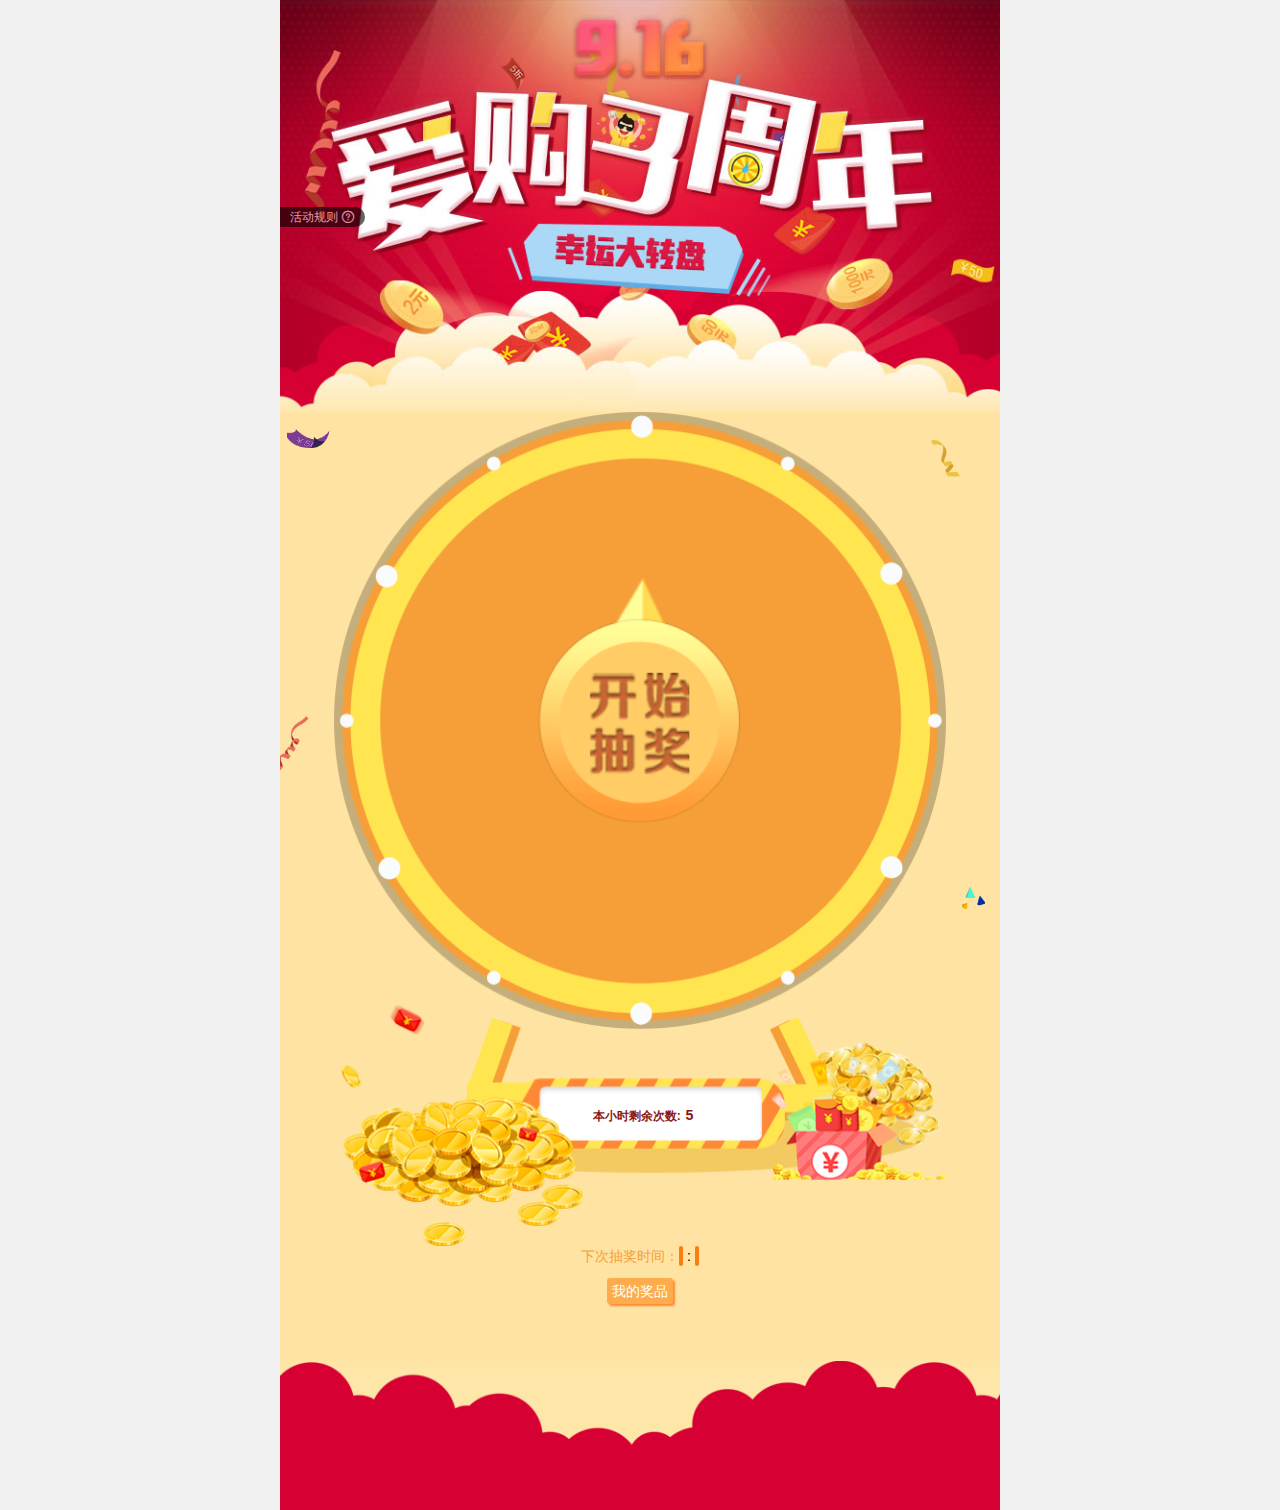
==== index.html @ f4fda88d "大转盘" ====
<!DOCTYPE html>
<html>
<head>
    <meta charset="utf-8" />
    <meta name="viewport" content="width = device-width, initial-scale = 1.0, minimum-scale = 1.0, maximum-scale = 1.0, user-scalable = no"/>
    <meta http-equiv="X-UA-Compatible" content="IE=edge">
    <meta name="apple-mobile-web-app-capable" content="yes" />
    <meta name="apple-mobile-web-app-status-bar-style" content="black" />
    <meta name="format-detection" content="telephone=no" />
    <meta name="keywords" content="" />
    <meta name="description" content="" />
    <title>爱购3周年</title>
    <link rel="stylesheet" type="text/css" href="css/style.css" />
    <link rel="stylesheet" href="css/bootstrap.min.css">
    <style>
        html, body {
            position: relative;
            height: 100%;
        }
        body {
            background: #f1f1f1;
            font-family: Helvetica Neue, Helvetica, Arial, sans-serif;
            font-size: 14px;
            color:#000;
            padding: 0;
            min-width: 320px;
            max-width: 720px;
            min-height: 568px;
            margin: auto;
        }

    </style>
</head>
<body class="allbg">
    <div class="containt">
        <script src="js/jquery.min.js"></script>
        <script src="js/jquery-2.1.4.js"></script>
        <script src="js/jQueryRotate.js"></script>
        <script src="js/index.js"></script>
        <div class="banner">
            <img src="img/top.jpg" alt="" />
        </div>
        <div class="center">
            <div class="content">
                <!--转盘-->
                <div class="wheel">
                    <div class="xiao">
                        <div class="da" id="da">
                            <canvas class="item" id="wheelCanvas" width="422px" height="422px"></canvas>
                            <img class="pointer" src="img/wheel-pointer.png" alt="" />
                        </div>
                    </div>
                </div>
                <!--剩余次数-->
                <div class="fre">
                    <div class="txt">
                        <p>本小时剩余次数:<span class="num">5</span></p>
                        <img src="img/fre.png" alt="" />
                    </div>
                </div>
                <!--本小时倒计时-->
                <div class="coountdow-box">
                    <span class="nextTime">下次抽奖时间：</span>
                    <div>
                        <span class="minutes"></span>&nbsp;:&nbsp;
                        <span class="seconds"></span>
                    </div>
                </div>
                <!--我的奖品-->
                <div class="gotoMyPrize">
                    <a>我的奖品</a>
                </div>
            </div>
            <div class="left1">
                <img class="icon" src="img/left1.png" alt="" />
            </div>
            <div class="left2">
                <img class="icon" src="img/left2.png" alt="" />
            </div>
            <div class="right1">
                <img class="icon" src="img/right1.png" alt="" />
            </div>
            <div class="right2">
                <img class="icon" src="img/right2.png" alt="" />
            </div>
        </div>
        <div class="footer">
            <img src="img/foot.png" alt="" />
        </div>
        <script src="layer/layer.js"></script>
        <div class="myrule">
            <span>活动规则</span>
            <i class="iconfont">&#xe6d2;</i>
        </div>
        <script src="js/bootstrap.min.js"></script>
        <div id="apply1" class="modal fade padding1" tabindex="-1" data-replace="true" data-backdrop="static" >
            <div class="modal-body">
                <div class="img1">
                    <img src="img/end.png" alt="" />
                </div>
                <div id="tip"></div>
                <button type="button" class="but5" data-dismiss="modal" data-toggle="modal"></button>
            </div>
        </div>
    </div>
    <script type="text/javascript">
        function Countdown() {
            var mydate = new Date(),
                thisMinutes = 59 - mydate.getMinutes(); //获取当前分钟数(0-59)
                thisSeconds = 59 - mydate.getSeconds(); //获取当前秒数(0-59)
            if ( thisMinutes < 10 ){
                thisMinutes = "0" + thisMinutes;//补零
            }
            if ( thisSeconds < 10 ){
                thisSeconds = "0" + thisSeconds;//补零
            }
            $('.minutes').html(thisMinutes);
            $('.seconds').html(thisSeconds)
        }
        setInterval("Countdown()",1000);
    </script>
</body>
</html>
---- css/style.css ----
/*全局样式*/
html, body, p, h1, h2, h3, h4, h5, h6, form, input, textarea, select, button, fieldset, legend, img, ul, ol, li, dl, dt, dd, th, td, pre, blockquote {
	margin: 0;
	padding: 0
}
html {
	height: 100%;
	-webkit-text-size-adjust: 100%;
	-ms-text-size-adjust: 100%;
	-webkit-font-smoothing: antialiased
}
body {
	background: #f0f0f0;
	color: #000;
}
body, button, input, select, textarea, h2, h3, h4, h5, h6 {
	font: 14px 'Hiragino Sans GB', 'Microsoft Yahei', '微软雅黑', '宋体', \5b8b\4f53, Tahoma, Arial;
	-webkit-font-smoothing: antialiased;
}
img, fieldset {
	border: 0;
	vertical-align: middle
}
input {
	padding: 0;
	margin: 0;
	outline: none;
}
a {
	text-decoration: none;
	color: #4c4c4c;
}
a:hover {
	text-decoration: none;
}
ul, li, ol {
	list-style: none
}
img {
	max-width: 100%;
}
.clear {
	clear: both;
	height: 0;
	line-height: 0;
	font-size: 0;
	visibility: hidden;
	overflow: hidden
}
.clearfix:after {
	visibility: hidden;
	display: block;
	font-size: 0;
	content: " ";
	clear: both;
	height: 0;
	zoom: 1;
}
.l {
	float: left;
}
.r {
	float: right;
}

 @media only screen and (min-width: 320px){
     html {
         font-size: 62.5% !important;
     }
 }
 @media only screen and (min-width: 640px){
     html {
         font-size: 125% !important;
     }
 }
 @media only screen and (min-width: 750px){
     html {
         font-size: 150% !important;
     }
 }
 @media only screen and (min-width: 1242px){
     html {
         font-size: 187.5% !important;
     }
 }
@font-face {
	font-family: 'iconfont';
	src: url('../icon/iconfont.eot'); /* IE9*/
	src: url('../icon/iconfont.eot?#iefix') format('embedded-opentype'), /* IE6-IE8 */
	url('../icon/iconfont.woff') format('woff'), /* chrome、firefox */
	url('../icon/iconfont.ttf') format('truetype'), /* chrome、firefox、opera、Safari, Android, iOS 4.2+*/
	url('../icon/iconfont.svg#iconfont') format('svg'); /* iOS 4.1- */
}

.iconfont{
	font-family:"iconfont";
	font-size: 20px;
	font-style:normal;
	-webkit-font-smoothing: antialiased;
	-webkit-text-stroke-width: 0.2px;
	-moz-osx-font-smoothing: grayscale;
	display: inline-block;
}

/*===*===*/
.containt{ width: 100%;height: 100%;box-sizing: border-box;position: relative; }


/*banner*/
.banner img{
	width:100%;
	height:100%;
}

/*center*/
.center{
	width:100%;
	background: url(../img/repeat.png) repeat center center;
	position: relative;
	padding-bottom: 2rem;
}

.center .content{
    display:block;
    width:85%; 
    margin: 0 auto;
    position: relative;
}


.center .content .wheel{
    display:block;
    width:100%;
    position:relative;
    background-image:url(../img/wheel-bg.png);
    background-size:100% 100%;
	z-index: 2;
}

.center .content .wheel canvas.item{
    width:100%;
}

.center .content .wheel img.pointer {
    position: absolute;
    width: 40.5%;
    height: 40.5%;
    left: 29.6%;
    top: 27%;
}

.center .icon{
	width:60%;
}
.center .left1{
    position: absolute;
    left: 1%;
    top: 1%;
}

.center .left2{
	position: absolute;
	left:0;
	top:32%;
}

.center .right1{
	position: absolute;
	right:3%;
	top:3%;
}

.center .right2{
	position: absolute;
	right:0;
	top:50%;
}

.center .content .fre{
	margin-top: -26px;
    width:100%;
	z-index: 1;
}
@media only screen and (min-width: 320px) and (max-width: 374px ) { .center .content .fre{ margin-top: -26px; } }
@media only screen and (min-width: 375px) and (max-width: 413px ) { .center .content .fre{ margin-top: -30px; } }
@media only screen and (min-width: 414px) and (max-width: 640px ) { .center .content .fre{ margin-top: -35px; } }

.center .content .fre img{
	width:100%;
}

.center .content .fre .txt{
	position: relative;
}

.center .content .fre p{
	padding: 3px;
	position: absolute;
	top:46%;
	left: 50%;
	transform: translate(-45%, -51%);
	font-weight: bold;
    color: #881515;
    font-size: 0.85em;
	background-color: #ffffff;
	border-radius: 10px;
}
.center .content .fre p span{
	padding: 0 5px;
	font-size: 1.2em;
}
.center .content .coountdow-box{
	height: 20px;
	display: flex;
	display: -webkit-flex;
	justify-content: center;
	align-items: center;
	corlor: #fb7e10;
}
.center .content .coountdow-box .nextTime{
	color:#f69f38;

}
.center .content .coountdow-box .minutes,.center .content .coountdow-box .seconds{
	color: #ffffff;
	background-color: #fb7e10;
	padding: 2px;
	border-radius: 2px;
	width: 15px;
}
.center .content .gotoMyPrize{
	height: 20px;
	display: flex;
	display: -webkit-flex;
	justify-content: center;
	align-items: center;
	margin-top: 15px;
}
.center .content .gotoMyPrize a{
	display: block;
	width: auto;
	padding: 3px 5px;
	background-color: #fdac4c;
	color: #ffffff;
	font-size: 14px;
	border-radius: 3px;
	box-shadow: #ff8836 2px 2px 2px ;
	text-decoration: none;
}

.center .content .wheel .xiao{
    background-image: url(../img/xiao.png);
    width:100%;
    display: block;
    position: relative;
    background-size: 100% 100%;
}
.center .content .wheel .xiao .da{
    background-image: url(../img/da1.png);
    width:100%;
    display: block;
    position: relative;
    background-size: 100% 100%;
    width:100%;
}

/*footer*/
.footer img{
	width:100%;
	heigth:100%;
}


/* myrule 活动规则 */
.myrule{
	height: 20px;
	padding: 10px;
    position: absolute;
    top: 23%;
    left: 0;
    background-color: #000000;
    opacity: 0.6;
    -webkit-border-radius: 0 10px 10px 0;
    -moz-border-radius: 0 10px 10px 0;
	display: flex;
	display: -webkit-flex;
	justify-content: center;
	align-items: center;
	align-content: center;
}

.myrule span{
	color:#fff;
	padding: 0;
	font-size: 12px;
	line-height: 20px;
}
.myrule i{
	color: #fff;
	font-size: 14px;
	margin-left: 3px;
	vertical-align: sub;
}

.rule{
	font-family: '微软雅黑';
	background-color: #ffeec6;
	border-radius:10px 10px 10px 10px;
}
.rule h4{
	padding:5px;
	color:#742fb9;
	font-weight: bold;
	font-size: 18px;
	text-align: center;
	margin:0;
	letter-spacing: 1px;
}
.rule p{
	padding: 3px 10px 3px 10px;
	margin:0;
	color: #7d2828;
}

.rule .dash{
	margin-left: 6%;
	width:90%;
	height: 0;
	border-bottom: #000000 1px dashed;
}

/* 弹出层 */
.modal-body{
    padding:0;
    position: relative;
    margin-top:35%;
}
.modal-body img{
	width:100%;
}
.modal-body .but5{
	opacity: 0;
    position: absolute;
    top: -2%;
    right: 1%;
    width: 20%;
    height: 20%;
}
.modal-body #tip{
	width: 45%;
    position: absolute;
    top: 40%;
    left: 28%;
    font-size: 16px;
    color: #fee4a4;
    text-align: center;
    letter-spacing: 5px;
}
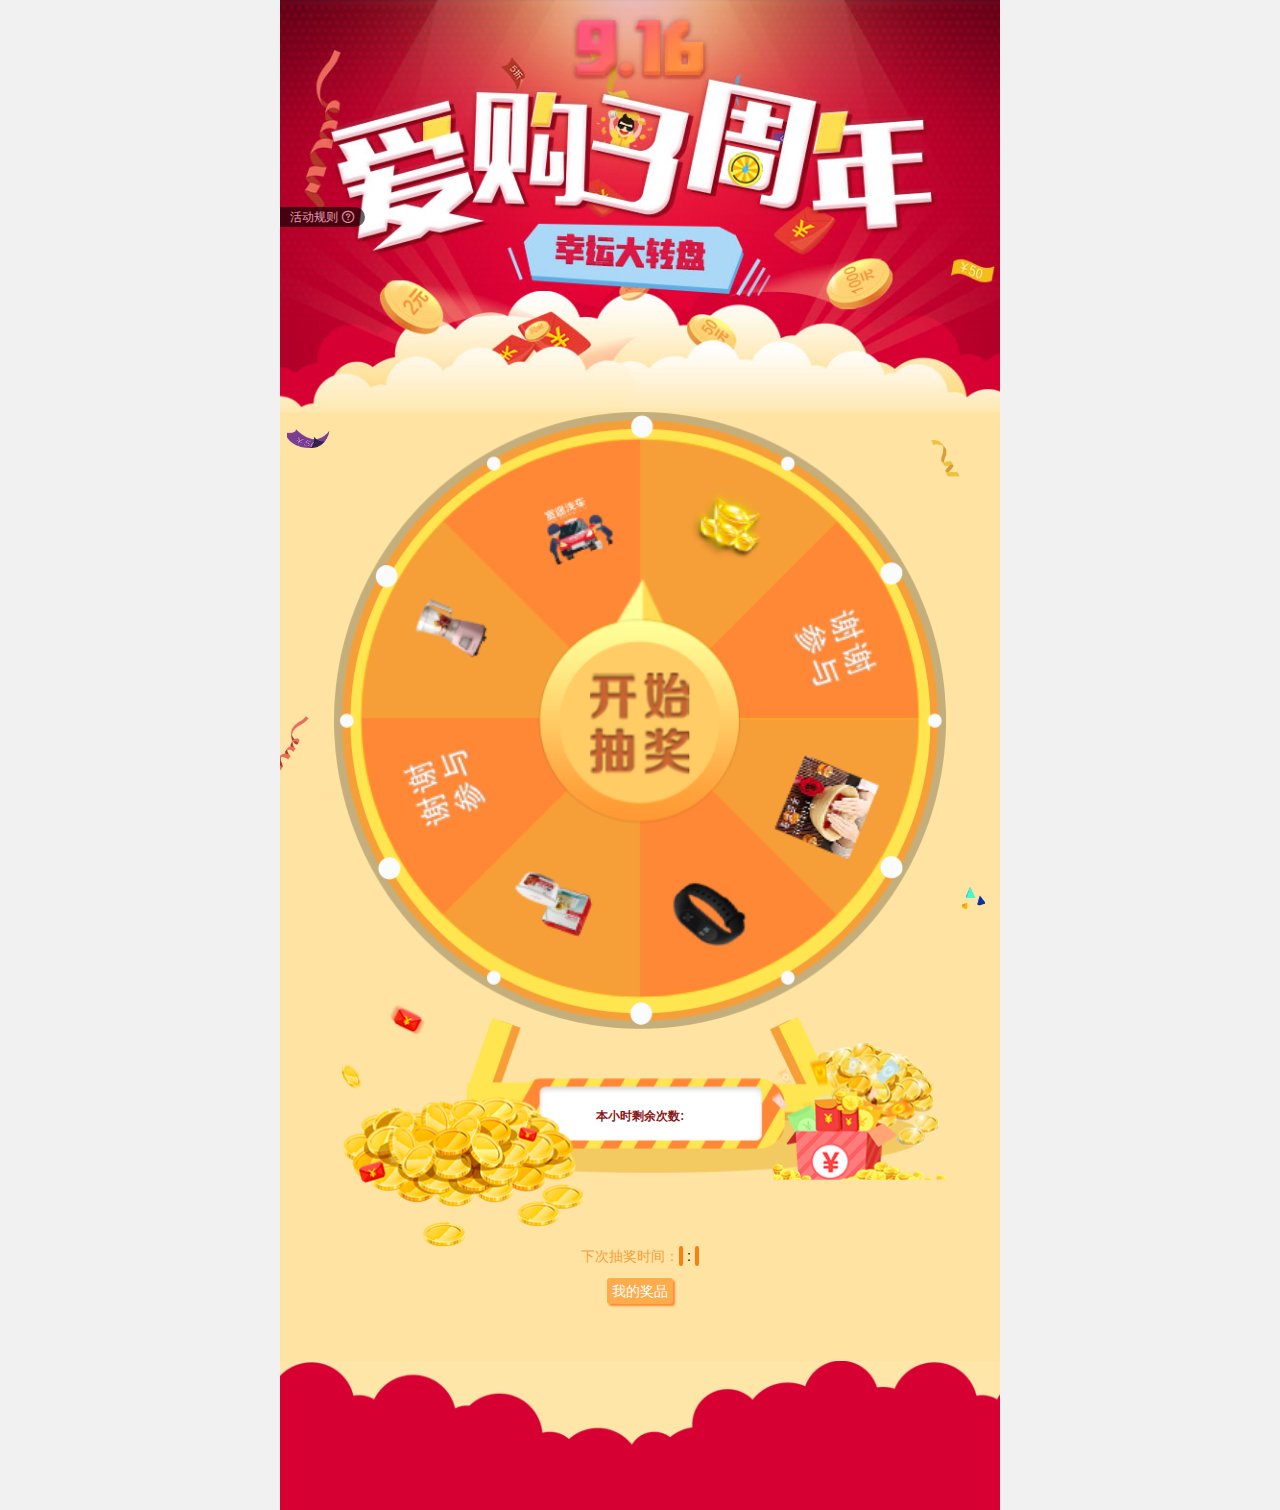
==== commit 1cc67cd7: "已经对接抽奖接口，中奖弹窗有异常" ====
--- a/index.html
+++ b/index.html
@@ -32,11 +32,25 @@
     </style>
 </head>
 <body class="allbg">
-    <div class="containt">
+
+    <!--加载动画-->
+    <div class="loading">
+        <div class="sk-chasing-dots">
+            <div class="sk-child sk-dot1"></div>
+            <div class="sk-child sk-dot2"></div>
+        </div>
+    </div>
+    <div class="containt" >
         <script src="js/jquery.min.js"></script>
         <script src="js/jquery-2.1.4.js"></script>
         <script src="js/jQueryRotate.js"></script>
         <script src="js/index.js"></script>
+        <!--提示-->
+        <div class="tipBox">
+            <div>
+                <label id="tipBox"></label>
+            </div>
+        </div>
         <div class="banner">
             <img src="img/top.jpg" alt="" />
         </div>
@@ -54,7 +68,7 @@
                 <!--剩余次数-->
                 <div class="fre">
                     <div class="txt">
-                        <p>本小时剩余次数:<span class="num">5</span></p>
+                        <p>本小时剩余次数:<span class="num"></span></p>
                         <img src="img/fre.png" alt="" />
                     </div>
                 </div>
@@ -104,10 +118,13 @@
         </div>
     </div>
     <script type="text/javascript">
+
+
+        //本小时内倒计时
         function Countdown() {
             var mydate = new Date(),
                 thisMinutes = 59 - mydate.getMinutes(); //获取当前分钟数(0-59)
-                thisSeconds = 59 - mydate.getSeconds(); //获取当前秒数(0-59)
+            thisSeconds = 59 - mydate.getSeconds(); //获取当前秒数(0-59)
             if ( thisMinutes < 10 ){
                 thisMinutes = "0" + thisMinutes;//补零
             }
@@ -117,7 +134,7 @@
             $('.minutes').html(thisMinutes);
             $('.seconds').html(thisSeconds)
         }
-        setInterval("Countdown()",1000);
+        setInterval("Countdown()",1000);//每秒运行一次
     </script>
 </body>
 </html>--- a/css/style.css
+++ b/css/style.css
@@ -17,6 +17,97 @@
 	font: 14px 'Hiragino Sans GB', 'Microsoft Yahei', '微软雅黑', '宋体', \5b8b\4f53, Tahoma, Arial;
 	-webkit-font-smoothing: antialiased;
 }
+/*loading动画*/
+.loading{
+	width: 100%;
+	height: 100%;
+	position: absolute;
+	top: 0;
+	left: 0;
+	background: #fff;
+	z-index: 333;
+}
+.sk-chasing-dots {
+	margin: 70% auto;
+	width: 40px;
+	height: 40px;
+	position: relative;
+	text-align: center;
+	-webkit-animation: sk-chasingDotsRotate 2s infinite linear;
+	animation: sk-chasingDotsRotate 2s infinite linear; }
+.sk-chasing-dots .sk-child {
+	width: 60%;
+	height: 60%;
+	display: inline-block;
+	position: absolute;
+	top: 0;
+	background-color: #3FECE4;
+	border-radius: 100%;
+	-webkit-animation: sk-chasingDotsBounce 2s infinite ease-in-out;
+	animation: sk-chasingDotsBounce 2s infinite ease-in-out; }
+.sk-chasing-dots .sk-dot2 {
+	top: auto;
+	bottom: 0;
+	-webkit-animation-delay: -1s;
+	animation-delay: -1s; }
+
+@-webkit-keyframes sk-chasingDotsRotate {
+	100% {
+		-webkit-transform: rotate(360deg);
+		transform: rotate(360deg); } }
+
+@keyframes sk-chasingDotsRotate {
+	100% {
+		-webkit-transform: rotate(360deg);
+		transform: rotate(360deg); } }
+
+@-webkit-keyframes sk-chasingDotsBounce {
+	0%, 100% {
+		-webkit-transform: scale(0);
+		transform: scale(0); }
+	50% {
+		-webkit-transform: scale(1);
+		transform: scale(1); } }
+
+@keyframes sk-chasingDotsBounce {
+	0%, 100% {
+		-webkit-transform: scale(0);
+		transform: scale(0); }
+	50% {
+		-webkit-transform: scale(1);
+		transform: scale(1); }
+}
+@-webkit-keyframes pulse {
+	0% {
+		-webkit-transform:scale(1);
+		transform:scale(1)
+	}
+	50% {
+		-webkit-transform:scale(1.5);
+		transform:scale(1.5)
+	}
+	100% {
+		-webkit-transform:scale(1);
+		transform:scale(1)
+	}
+}@keyframes pulse {
+	 0% {
+		 -webkit-transform:scale(1);
+		 -ms-transform:scale(1);
+		 transform:scale(1)
+	 }
+	 50% {
+		 -webkit-transform:scale(1.5);
+		 -ms-transform:scale(1.5);
+		 transform:scale(1.5)
+	 }
+	 100% {
+		 -webkit-transform:scale(1) translate(0,0);
+		 -ms-transform:scale(1) translate(0,0);
+		 transform:scale(1) translate(0,0);
+
+	 }
+ }
 img, fieldset {
 	border: 0;
 	vertical-align: middle
@@ -62,7 +153,7 @@
 .r {
 	float: right;
 }
-
+label{  font-weight: 400;}
  @media only screen and (min-width: 320px){
      html {
          font-size: 62.5% !important;
@@ -103,8 +194,36 @@
 }
 
 /*===*===*/
-.containt{ width: 100%;height: 100%;box-sizing: border-box;position: relative; }
-
+.containt{ width: 100%;height: 100%;box-sizing: border-box;position: relative;}
+.tipBox{
+	position: fixed;
+	bottom: 0;
+	left: 0;
+	width: 100%;
+	height: 100%;
+	z-index: 99999999;
+	display: none;
+}
+.tipBox div{
+	width: 100%;
+	height: 100%;
+	display:  flex;
+	display: webktt-flex;
+	justify-content: center;
+	align-items: center;
+}
+.tipBox label{
+	padding: 3px 5px;
+	display: inline-block;
+	background: #393838;
+	border-radius: 8px;
+	line-height: 1.5;
+	font-size: 1em;
+	color: #ffffff;
+	font-weight: 500;
+	max-width: 80vw;
+	text-align: center;
+}
 
 /*banner*/
 .banner img{
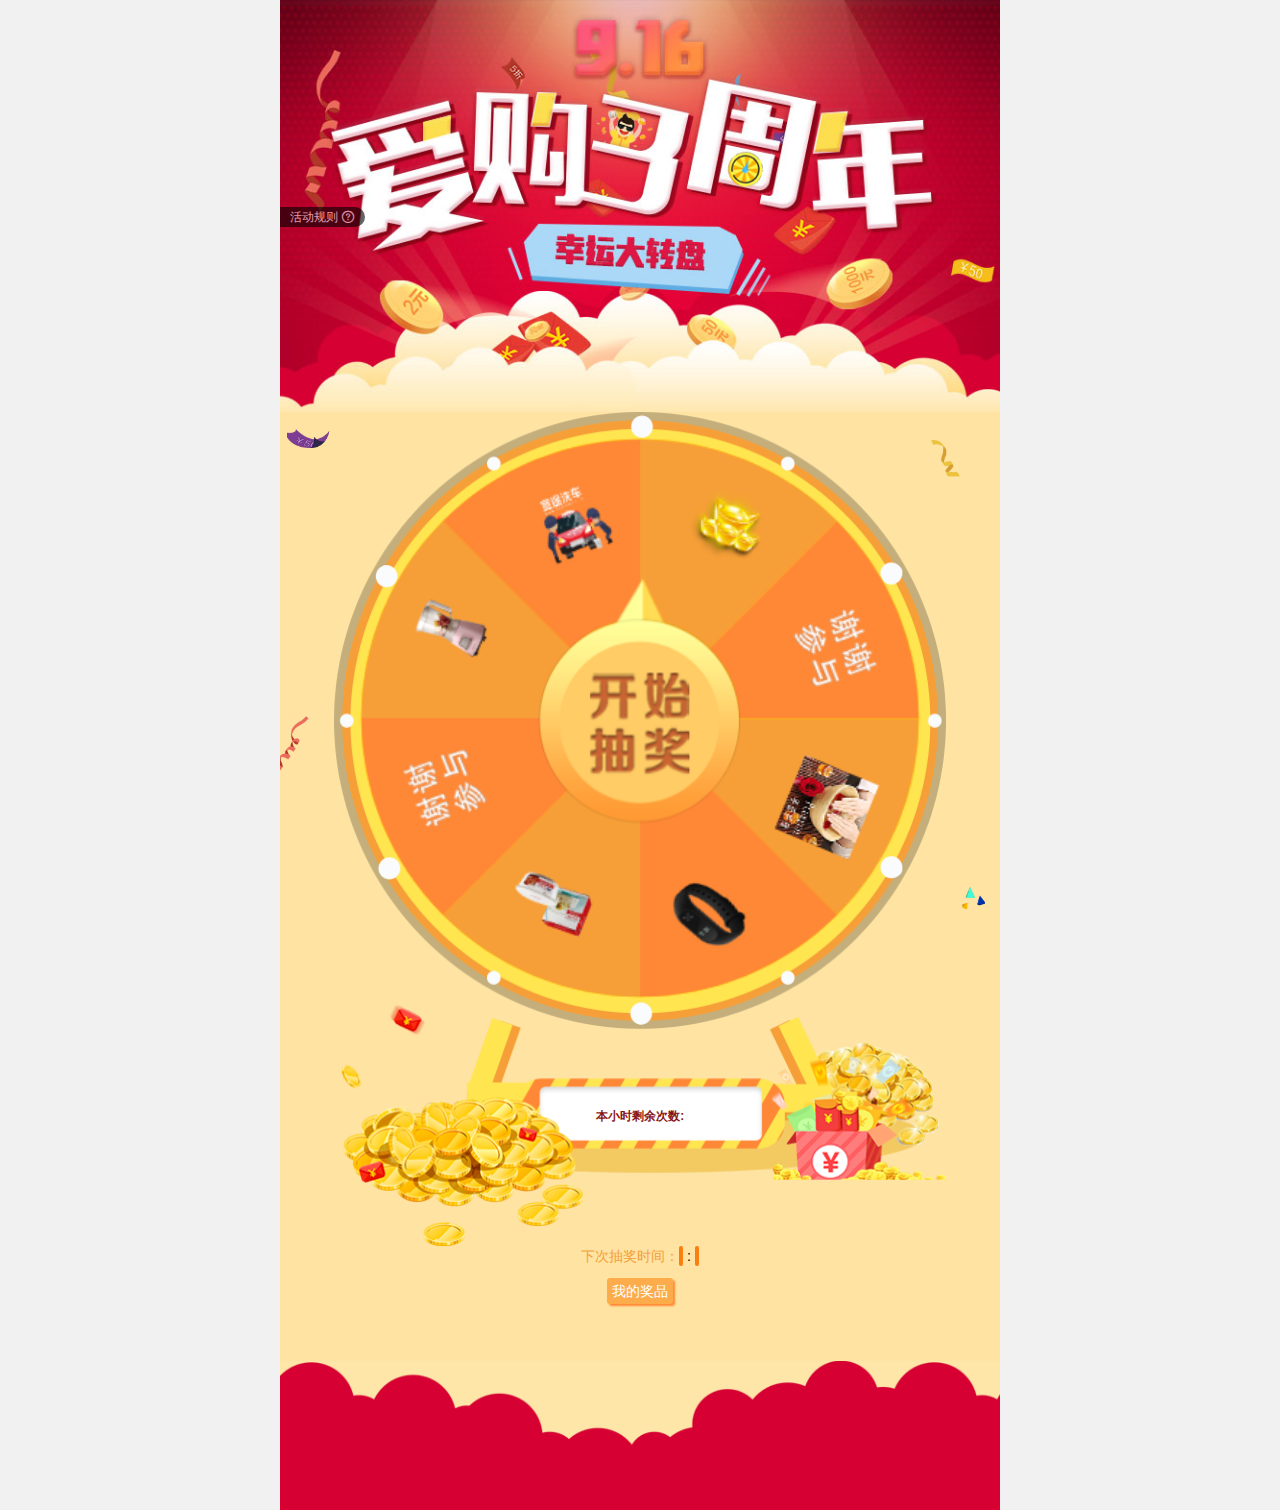
==== commit 54ce1192: "添加我的奖品页面，未对接口" ====
--- a/index.html
+++ b/index.html
@@ -110,9 +110,14 @@
         <div id="apply1" class="modal fade padding1" tabindex="-1" data-replace="true" data-backdrop="static" >
             <div class="modal-body">
                 <div class="img1">
-                    <img src="img/end.png" alt="" />
+                    <img src="img/end.png" alt="" id="gitBgImg" />
                 </div>
-                <div id="tip"></div>
+                <div class="gitBox">
+                    <div id="tip"></div>
+                    <div class="gitImg">
+                        <img src="" alt="">
+                    </div>
+                </div>
                 <button type="button" class="but5" data-dismiss="modal" data-toggle="modal"></button>
             </div>
         </div>
@@ -120,21 +125,7 @@
     <script type="text/javascript">
 
 
-        //本小时内倒计时
-        function Countdown() {
-            var mydate = new Date(),
-                thisMinutes = 59 - mydate.getMinutes(); //获取当前分钟数(0-59)
-            thisSeconds = 59 - mydate.getSeconds(); //获取当前秒数(0-59)
-            if ( thisMinutes < 10 ){
-                thisMinutes = "0" + thisMinutes;//补零
-            }
-            if ( thisSeconds < 10 ){
-                thisSeconds = "0" + thisSeconds;//补零
-            }
-            $('.minutes').html(thisMinutes);
-            $('.seconds').html(thisSeconds)
-        }
-        setInterval("Countdown()",1000);//每秒运行一次
+
     </script>
 </body>
 </html>--- a/css/style.css
+++ b/css/style.css
@@ -112,6 +112,11 @@
 	border: 0;
 	vertical-align: middle
 }
+div{
+	-webkit-box-sizing: border-box;
+	-moz-box-sizing: border-box;
+	box-sizing: border-box;
+}
 input {
 	padding: 0;
 	margin: 0;
@@ -208,12 +213,12 @@
 	width: 100%;
 	height: 100%;
 	display:  flex;
-	display: webktt-flex;
+	display: -webkit-flex;
 	justify-content: center;
 	align-items: center;
 }
 .tipBox label{
-	padding: 3px 5px;
+	padding: 5px 8px;
 	display: inline-block;
 	background: #393838;
 	border-radius: 8px;
@@ -465,15 +470,29 @@
     width: 20%;
     height: 20%;
 }
-.modal-body #tip{
-	width: 45%;
-    position: absolute;
-    top: 40%;
-    left: 28%;
-    font-size: 16px;
-    color: #fee4a4;
-    text-align: center;
-    letter-spacing: 5px;
-}
-
-
+
+.modal-body .gitBox{
+	width: 80%;
+	position: absolute;
+	top: 58%;
+	left: 50%;
+	-webkit-transform: translate(-50%, -50%);
+	-moz-transform: translate(-50%, -50%);
+	-ms-transform: translate(-50%, -50%);
+	-o-transform: translate(-50%, -50%);
+	transform: translate(-50%, -50%);
+}
+.modal-body .gitBox #tip{
+	font-size: 1em;
+	color: #f1b115;
+	text-align: center;
+	letter-spacing: 2px;
+}
+.modal-body .gitBox .gitImg{
+	text-align: center;
+	padding: 5px 0;
+}
+.modal-body .gitBox .gitImg img{
+	width: auto;
+	max-height: 100px;
+}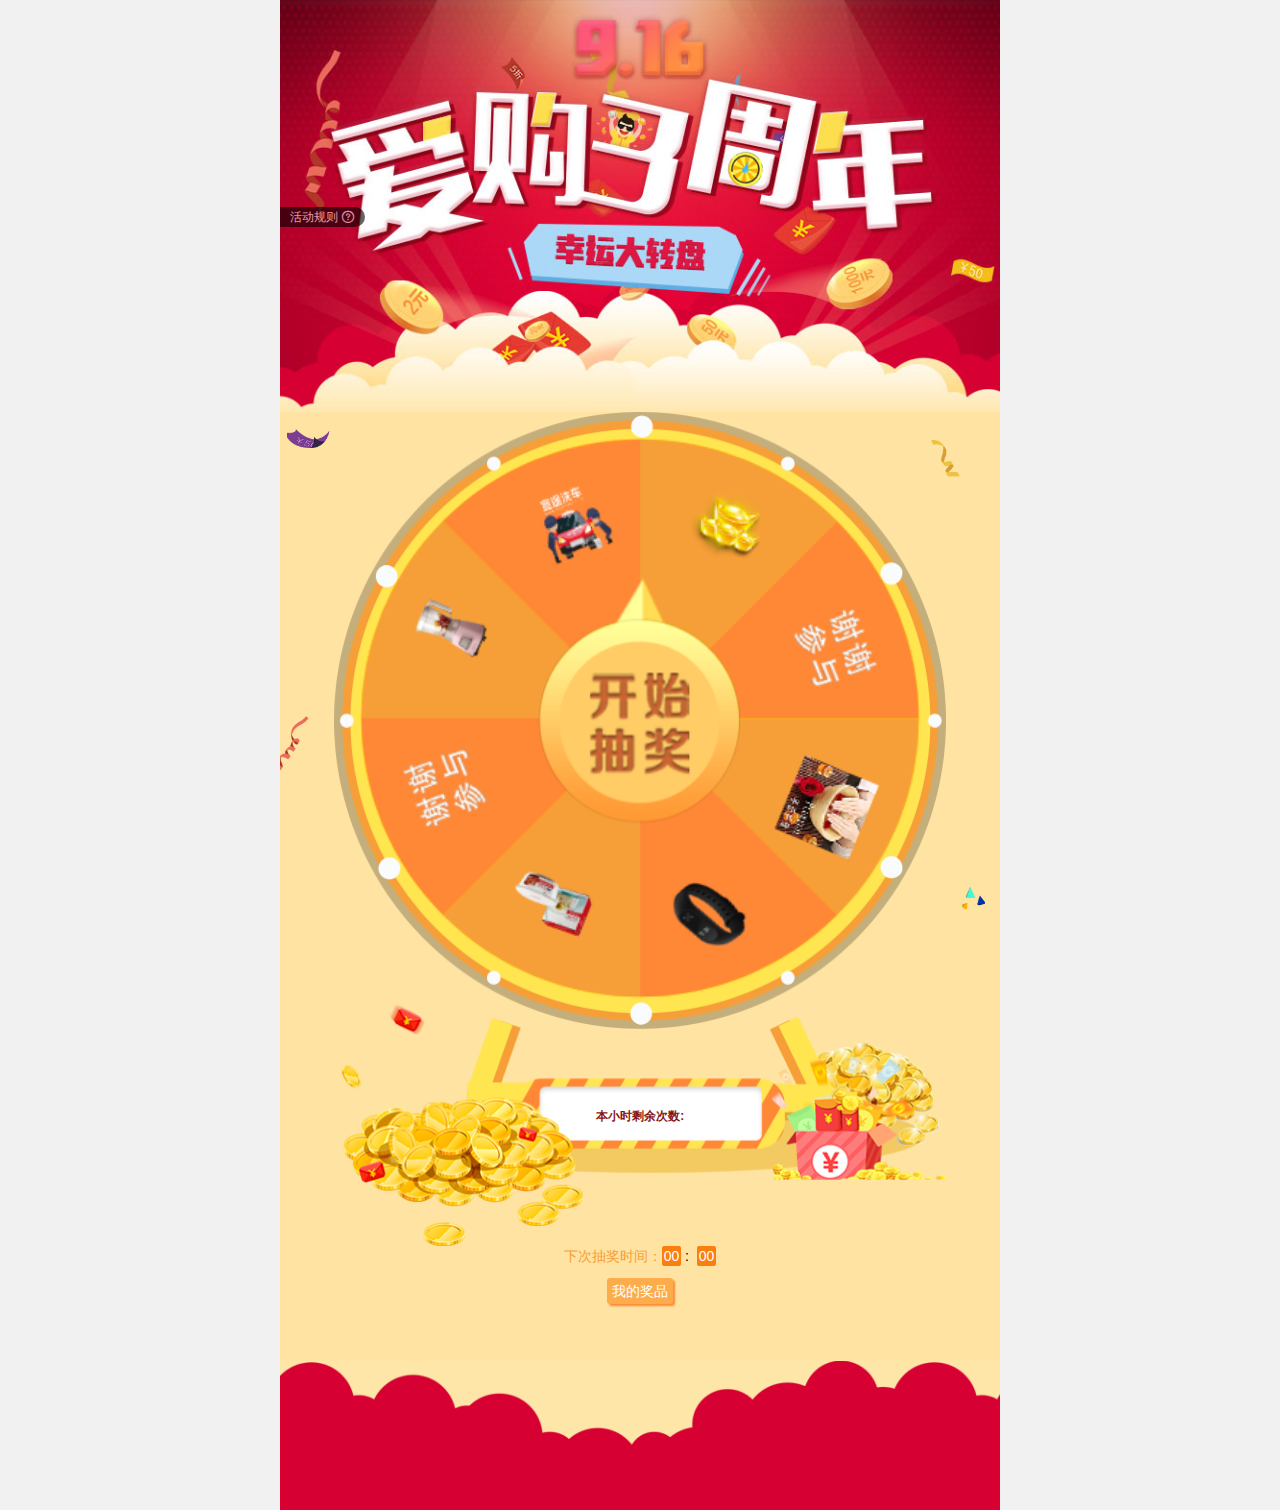
==== commit e7234cae: "领取奖品接口已对接，未测试" ====
--- a/index.html
+++ b/index.html
@@ -76,8 +76,8 @@
                 <div class="coountdow-box">
                     <span class="nextTime">下次抽奖时间：</span>
                     <div>
-                        <span class="minutes"></span>&nbsp;:&nbsp;
-                        <span class="seconds"></span>
+                        <span class="minutes">00</span>&nbsp;:&nbsp;
+                        <span class="seconds">00</span>
                     </div>
                 </div>
                 <!--我的奖品-->
--- a/css/style.css
+++ b/css/style.css
@@ -495,4 +495,73 @@
 .modal-body .gitBox .gitImg img{
 	width: auto;
 	max-height: 100px;
-}+}
+
+/*=============信息弹窗==================*/
+.personalInfor{ width: 100vw; height: 100vh; position: fixed; top: 0; left: 0; z-index: 1000; }
+.popu_box{width: 100%;height: 100%;display: flex; display: -webkit-flex; justify-content: center; align-items: center;background: rgba(0,0,0,0.55);}
+.empty20{width: 100%;height: 20%;}
+.txt_box{width: calc(100% - 60px);border-radius: 5px;background: #fff;padding: 10px 0;margin: auto;position: relative;}
+.hide_btn{width:3rem;height: 3rem;position: absolute;top: -10px;right: -10px;background: url('../img/delete.png')center no-repeat;background-size: 100% 100%;}
+.txt_box_list{width: 100%;margin-top: 6%;font-size: 1.5rem; display: flex; justify-content: center; align-items: center;
+	align-content:center; }
+.txt_box_list:first-child{margin-top: 0}
+.txt_box_list:nth-child(2){margin-top: 10%}
+.txt_box_list>div{width: 100%;height: 100%;text-align: center;color: #323232;font-size: 1.3rem;}
+.txt_box_list>span{margin-left: 10%;color: #676565;display: inline-block;width: 30%;}
+.txt_box_list input{width: 50%;height: calc(100% - 4px);border: none;float: right;margin-right: 10%;}
+.txt_box_list textarea{width: 50%;height: 5rem; border: 1px solid #8f8f8f; border-radius: .3rem; float: right;margin-right: 10%; font-size: 1.5rem;
+	padding: 0.5rem; }
+.confirm_btn{width: 100%; margin: 10% 0; }
+.confirm{padding: 2% 0;margin: auto;width: 30%;text-align: center;background: #3B92E6;color: #fff;border-radius: 1.3rem;font-size: 1.2rem;}
+.last_integral{width: 93%;height: 2rem;line-height: 2rem; position: relative;color: #323232;font-size: 1.2rem;bottom: 2%;margin-left: 7%;}
+.last_integral span{font-size: 1.2rem;color: #f74d4d;}
+
+/*============兑换成功=============*/
+.exchangeSuccessPupoBox{
+	width: 100%;
+	height: 100%;
+	position: fixed;
+	top: 0;left: 0;
+	background: rgba(0,0,0,0.55);
+}
+.exchangeSuccessPupoBox .exchangeSuccessBox{
+	width: 80%;
+	background: #fff;
+	border-radius: 5px;
+	padding: 10px;
+	position: absolute;
+	top: 50%;
+	left: 50%;
+	-webkit-transform: translate(-50%,-50%);
+	-moz-transform: translate(-50%,-50%);
+	-ms-transform: translate(-50%,-50%);
+	-o-transform: translate(-50%,-50%);
+	transform: translate(-50%,-50%);
+}
+.exchangeSuccessPupoBox .exchangeSuccessBox {
+	padding: 10px 0;
+}
+.exchangeSuccessPupoBox .exchangeSuccessBox .tipIcon{
+	text-align: center;
+}
+.exchangeSuccessPupoBox .exchangeSuccessBox .tipIcon i{
+	font-size: 8rem;
+	color: #0a7724;
+}
+.exchangeSuccessPupoBox .exchangeSuccessBox .exchangeSuccessText{
+	padding: 10px 10px;
+	font-size: 1.3rem;
+	text-align: center;
+}
+.exchangeSuccessPupoBox .exchangeSuccessBox .exchangeSuccessBtn{
+	width: 30%;
+	height: 2.5rem;
+	line-height: 2.5rem;
+	margin: 10px auto;
+	background: #139ee5;
+	border-radius: 25px;
+	text-align: center;
+	font-size: 1.3rem;
+	color: #ffffff;
+}
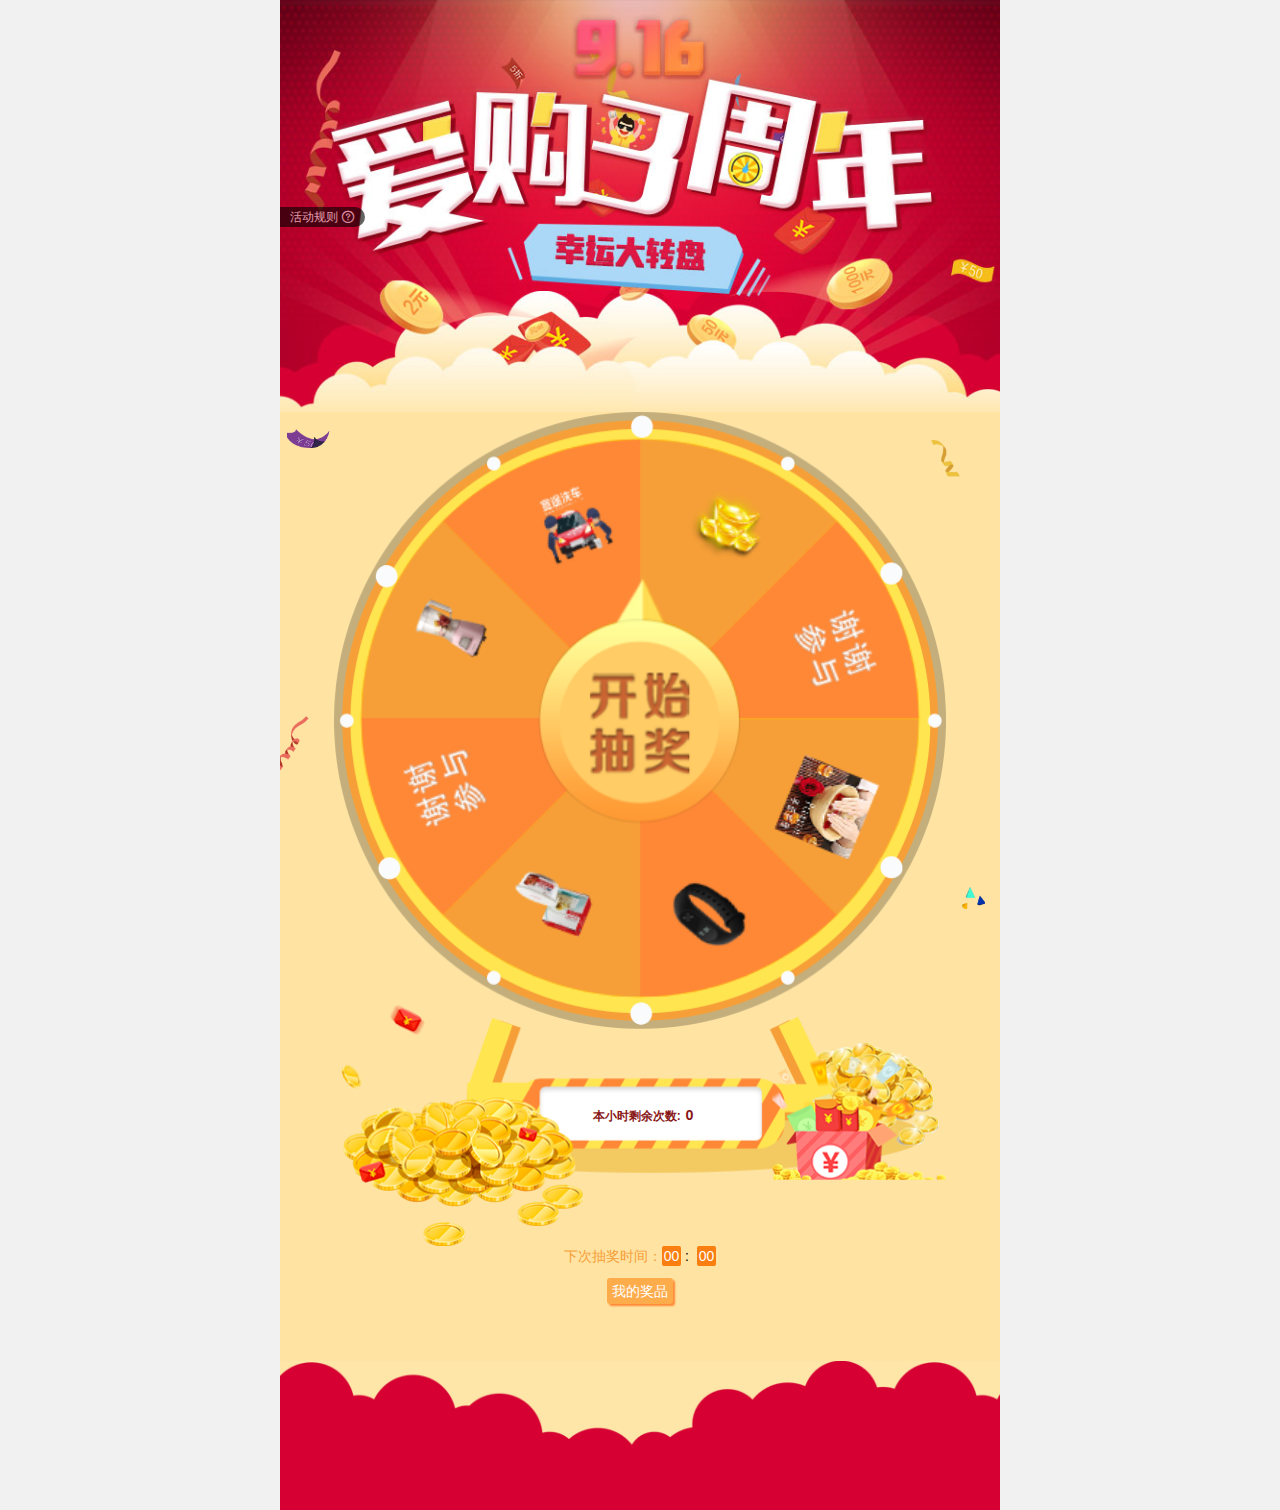
==== commit bceed1cd: "测试中" ====
--- a/index.html
+++ b/index.html
@@ -68,7 +68,7 @@
                 <!--剩余次数-->
                 <div class="fre">
                     <div class="txt">
-                        <p>本小时剩余次数:<span class="num"></span></p>
+                        <p>本小时剩余次数:<span class="num">0</span></p>
                         <img src="img/fre.png" alt="" />
                     </div>
                 </div>
@@ -124,7 +124,11 @@
     </div>
     <script type="text/javascript">
 
-
+        $(function () {
+            $('.gotoMyPrize').on('click',function () {
+                window.location.href = "http://igostatic.cnmobi.com.cn/Lucky-Draw/myPrize.html?v=pp3"
+            })
+        })
 
     </script>
 </body>
--- a/css/style.css
+++ b/css/style.css
@@ -17,6 +17,7 @@
 	font: 14px 'Hiragino Sans GB', 'Microsoft Yahei', '微软雅黑', '宋体', \5b8b\4f53, Tahoma, Arial;
 	-webkit-font-smoothing: antialiased;
 }
+selector { cursor:pointer; }
 /*loading动画*/
 .loading{
 	width: 100%;
@@ -502,7 +503,7 @@
 .popu_box{width: 100%;height: 100%;display: flex; display: -webkit-flex; justify-content: center; align-items: center;background: rgba(0,0,0,0.55);}
 .empty20{width: 100%;height: 20%;}
 .txt_box{width: calc(100% - 60px);border-radius: 5px;background: #fff;padding: 10px 0;margin: auto;position: relative;}
-.hide_btn{width:3rem;height: 3rem;position: absolute;top: -10px;right: -10px;background: url('../img/delete.png')center no-repeat;background-size: 100% 100%;}
+.hide_btn{width:3rem;height: 3rem;position: absolute;top: -10px;right: -10px;background: url('../img/delete.png')center no-repeat;background-size: 100% 100%; cursor: pointer;}
 .txt_box_list{width: 100%;margin-top: 6%;font-size: 1.5rem; display: flex; justify-content: center; align-items: center;
 	align-content:center; }
 .txt_box_list:first-child{margin-top: 0}
@@ -512,8 +513,8 @@
 .txt_box_list input{width: 50%;height: calc(100% - 4px);border: none;float: right;margin-right: 10%;}
 .txt_box_list textarea{width: 50%;height: 5rem; border: 1px solid #8f8f8f; border-radius: .3rem; float: right;margin-right: 10%; font-size: 1.5rem;
 	padding: 0.5rem; }
-.confirm_btn{width: 100%; margin: 10% 0; }
-.confirm{padding: 2% 0;margin: auto;width: 30%;text-align: center;background: #3B92E6;color: #fff;border-radius: 1.3rem;font-size: 1.2rem;}
+.confirm_btn{width: 100%; margin: 10% 0;cursor: pointer; }
+.confirm{padding: 2% 0;margin: auto;width: 30%;text-align: center;background: #3B92E6;color: #fff;border-radius: 1.3rem;font-size: 1.2rem;cursor: pointer }
 .last_integral{width: 93%;height: 2rem;line-height: 2rem; position: relative;color: #323232;font-size: 1.2rem;bottom: 2%;margin-left: 7%;}
 .last_integral span{font-size: 1.2rem;color: #f74d4d;}
 
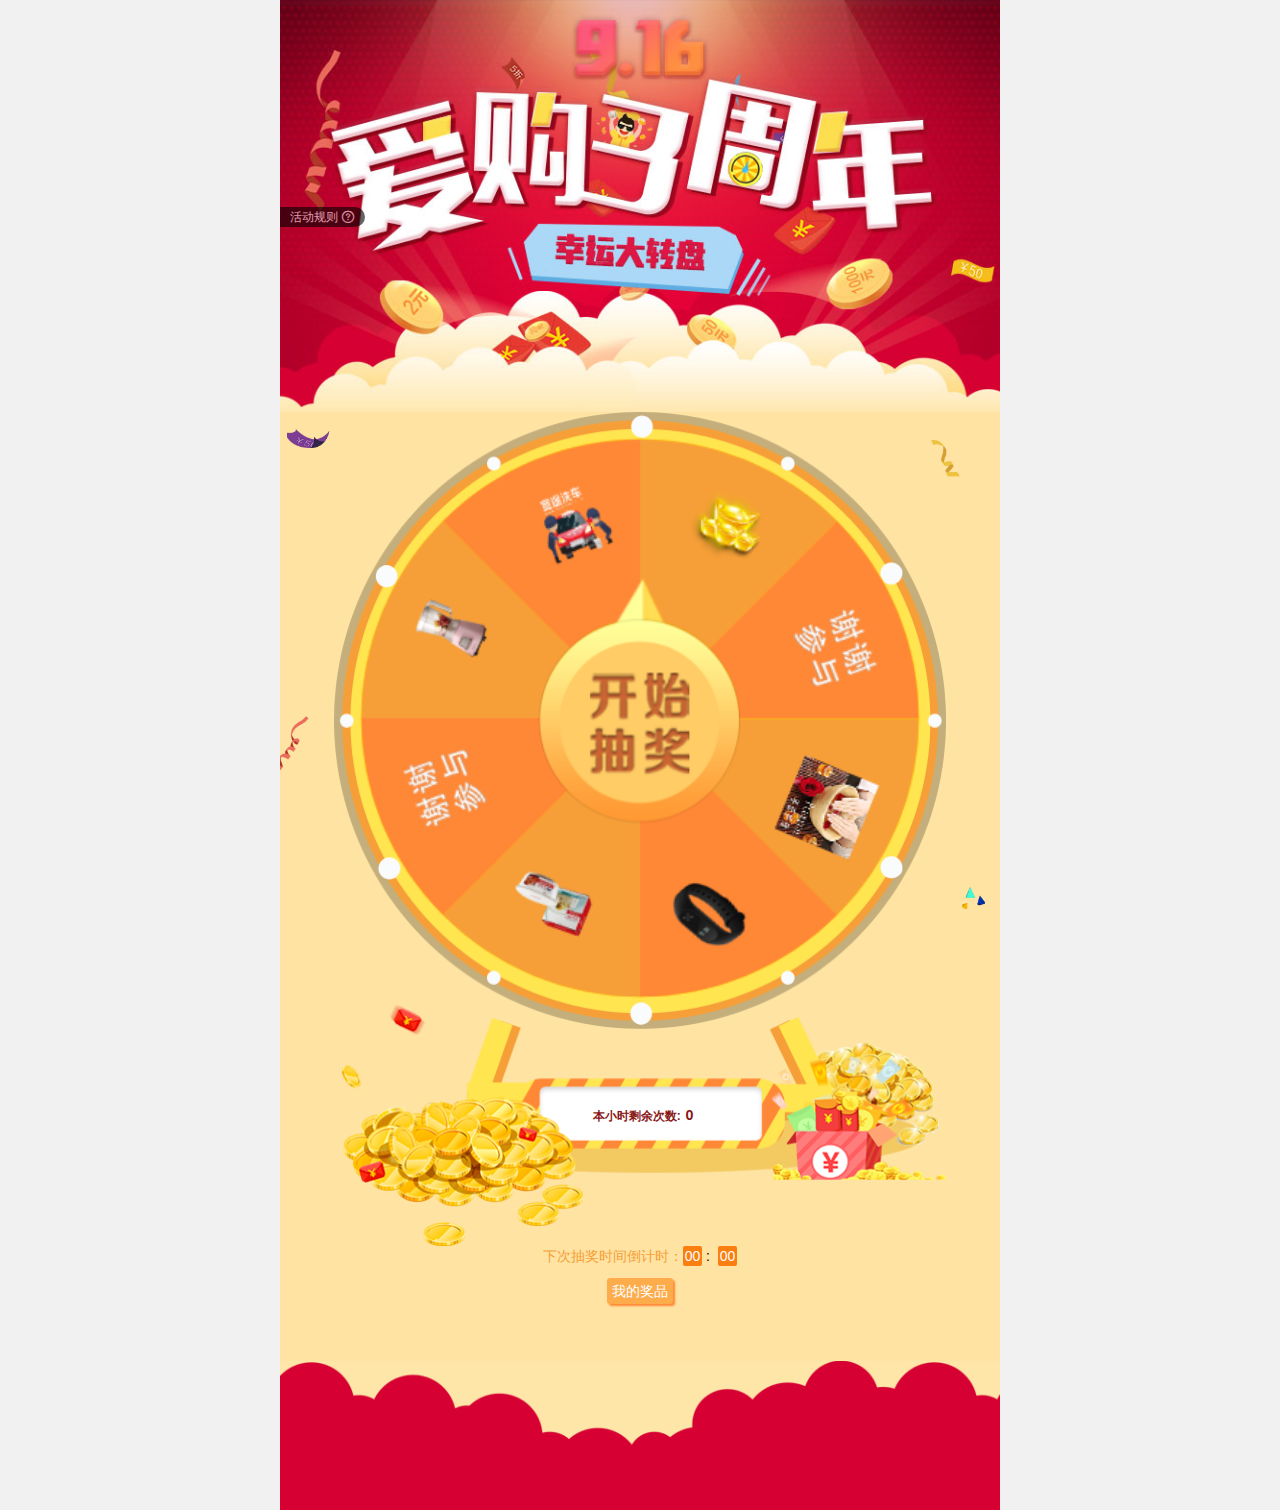
==== commit a2db7bea: "基本完成测试，兑换奖品已完成，绑卡判定现在为普通银行卡" ====
--- a/index.html
+++ b/index.html
@@ -74,7 +74,7 @@
                 </div>
                 <!--本小时倒计时-->
                 <div class="coountdow-box">
-                    <span class="nextTime">下次抽奖时间：</span>
+                    <span class="nextTime">下次抽奖时间倒计时：</span>
                     <div>
                         <span class="minutes">00</span>&nbsp;:&nbsp;
                         <span class="seconds">00</span>
@@ -117,6 +117,9 @@
                     <div class="gitImg">
                         <img src="" alt="">
                     </div>
+                    <div class="getThisPrize">
+                        <a href="myPrize.html">我的奖品</a>
+                    </div>
                 </div>
                 <button type="button" class="but5" data-dismiss="modal" data-toggle="modal"></button>
             </div>
@@ -124,12 +127,120 @@
     </div>
     <script type="text/javascript">
 
-        $(function () {
+
             $('.gotoMyPrize').on('click',function () {
                 window.location.href = "http://igostatic.cnmobi.com.cn/Lucky-Draw/myPrize.html?v=pp3"
-            })
-        })
+            });
+
+            //提示弹窗
+            function tipBoxfirst(tip) {
+                $("#tipBox").html(tip);
+                $(".tipBox").fadeIn();
+                setTimeout(function () {
+                    $(".tipBox").fadeOut()
+                },3500)
+            }
+            function lefttimeFn() {
+                $.ajax({
+                    type: "GET",
+                    async: true,
+                    url: "http://activity.cnmobi.com.cn/activity/year/my.html",
+                    dataType: "jsonp",
+                    jsonpCallback: "callbackfunction",
+                    success: function (json) {
+                        usrLeftTime = json.leftTimes;
+                        if ( json.leftTimes == 0 ){
+                            tipBoxfirst("亲，你本小时内的抽奖次数已经用完了，欢迎下个小时继续来抽奖~");
+                            $('.num').html("0");
+
+                        }else{
+                            $('.num').html(json.leftTimes);
+
+                        }
+                    },
+                    error: function (json) {
+                        tipBoxfirst("哎哟喂~转盘君还没醒来，请稍等一下");
+                    }
+                });
+            }
+            //lefttimeFn();
+            //本小时内倒计时
+            function Countdown() {
+                var mydate = new Date(),
+                    thisMinutes = 59 - mydate.getMinutes(); //获取当前分钟数(0-59)
+                    thisSeconds = 59 - mydate.getSeconds(); //获取当前秒数(0-59)
+                //thisMinutes = 0;
+                //thisSeconds = 0;
+                if(thisMinutes == 0 && thisSeconds == 0){
+                    setTimeout("lefttimeFn()",100)
+                }
+                if ( thisMinutes < 10 ){
+                    thisMinutes = "0" + thisMinutes;//补零
+                }
+                if ( thisSeconds < 10 ){
+                    thisSeconds = "0" + thisSeconds;//补零
+                }
+                $('.minutes').html(thisMinutes);
+                $('.seconds').html(thisSeconds);
+            }
+            setInterval("Countdown()",1000);//每秒运行一次
+
 
     </script>
 </body>
+<script src="http://res.wx.qq.com/open/js/jweixin-1.0.0.js"></script>
+<script>
+
+    var docUrl = document.URL;
+    var requestUrl = "http://icbcigo.cnmobi.com.cn/wsb/api/weixin/auth/js?url="+docUrl;
+    var fileref = document.createElement('script');
+    fileref.setAttribute("type","text/javascript");
+    fileref.setAttribute("src",requestUrl);
+
+    document.getElementsByTagName("head")[0].appendChild(fileref);
+
+
+
+    wx.ready(function () {
+        wx.showOptionMenu();
+        wx.onMenuShareAppMessage({
+            title: '916工银爱购3周年幸运大转盘',
+            desc: '4000多份大奖等你来抽，中奖概率高达50%',
+            link: 'http://activity.cnmobi.com.cn/activity/year/start.html',
+            imgUrl: 'http://igostatic.cnmobi.com.cn/Lucky-Draw/img/top.jpg',
+            trigger: function (res) {
+
+            },
+            success: function (res) {
+                addOne();
+            },
+            cancel: function (res) {
+
+            },
+            fail: function (res) {
+                alert(JSON.stringify(res));
+            }
+        });
+
+        wx.onMenuShareTimeline({
+            title: '916工银爱购3周年幸运大转盘',
+            link: 'http://activity.cnmobi.com.cn/activity/year/start.html',
+            imgUrl: 'http://igostatic.cnmobi.com.cn/Lucky-Draw/img/top.jpg',
+            trigger: function (res) {
+
+            },
+            success: function (res) {
+                addOne();
+            },
+            cancel: function (res) {
+
+            },
+            fail: function (res) {
+                alert(JSON.stringify(res));
+            }
+        });
+
+    });
+
+</script>
 </html>--- a/css/style.css
+++ b/css/style.css
@@ -22,7 +22,7 @@
 .loading{
 	width: 100%;
 	height: 100%;
-	position: absolute;
+	position: fixed;
 	top: 0;
 	left: 0;
 	background: #fff;
@@ -566,3 +566,22 @@
 	font-size: 1.3rem;
 	color: #ffffff;
 }
+
+.getThisPrize{
+	padding: 10px;
+	text-align: center;
+	position: relative;
+	bottom: -5rem;
+	display: none;
+}
+.getThisPrize a{
+	display: inline-block;
+	padding: 5px 8px;
+	text-decoration: none;
+	border-radius: 5px;
+	background-color: #ff131a;
+	color: #ffffff;
+	font-size: 1.2rem;
+	outline: none;
+
+}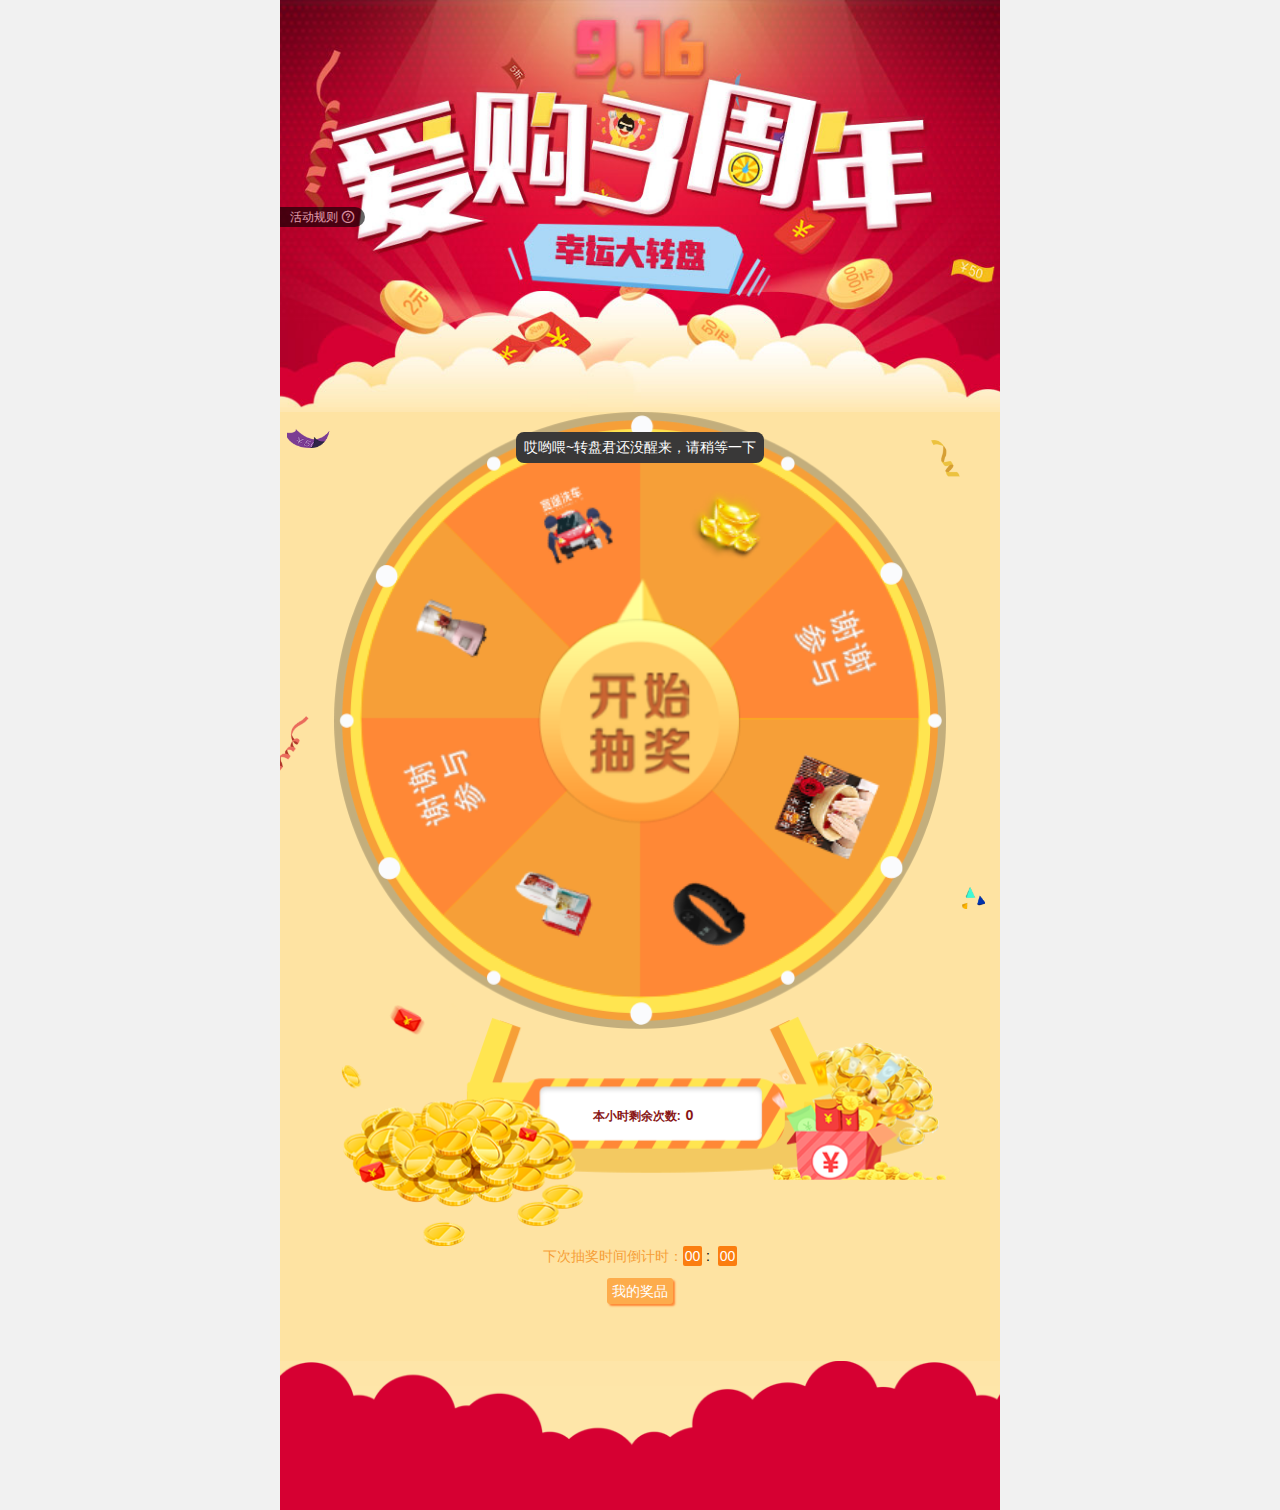
==== commit 9bd9cd91: "0104" ====
--- a/index.html
+++ b/index.html
@@ -101,7 +101,7 @@
         <div class="footer">
             <img src="img/foot.png" alt="" />
         </div>
-        <script src="layer/layer.js"></script>
+        <!--<script src="layer/layer.js"></script>-->
         <div class="myrule">
             <span>活动规则</span>
             <i class="iconfont">&#xe6d2;</i>
@@ -130,6 +130,9 @@
 
             $('.gotoMyPrize').on('click',function () {
                 window.location.href = "http://igostatic.cnmobi.com.cn/Lucky-Draw/myPrize.html?v=pp3"
+            });
+            $('.myrule').on('click',function () {
+                window.location.href = "http://igostatic.cnmobi.com.cn/Lucky-Draw/rule.html"
             });
 
             //提示弹窗
@@ -151,11 +154,9 @@
                         usrLeftTime = json.leftTimes;
                         if ( json.leftTimes == 0 ){
                             tipBoxfirst("亲，你本小时内的抽奖次数已经用完了，欢迎下个小时继续来抽奖~");
-                            $('.num').html("0");
-
+                            $('.num').html(json.leftTimes);
                         }else{
                             $('.num').html(json.leftTimes);
-
                         }
                     },
                     error: function (json) {
@@ -163,7 +164,7 @@
                     }
                 });
             }
-            //lefttimeFn();
+            lefttimeFn();
             //本小时内倒计时
             function Countdown() {
                 var mydate = new Date(),
@@ -207,7 +208,7 @@
             title: '916工银爱购3周年幸运大转盘',
             desc: '4000多份大奖等你来抽，中奖概率高达50%',
             link: 'http://activity.cnmobi.com.cn/activity/year/start.html',
-            imgUrl: 'http://igostatic.cnmobi.com.cn/Lucky-Draw/img/top.jpg',
+            imgUrl: 'http://igostatic.cnmobi.com.cn/Lucky-Draw/img/share.png',
             trigger: function (res) {
 
             },
@@ -225,7 +226,7 @@
         wx.onMenuShareTimeline({
             title: '916工银爱购3周年幸运大转盘',
             link: 'http://activity.cnmobi.com.cn/activity/year/start.html',
-            imgUrl: 'http://igostatic.cnmobi.com.cn/Lucky-Draw/img/top.jpg',
+            imgUrl: 'http://igostatic.cnmobi.com.cn/Lucky-Draw/img/share.png',
             trigger: function (res) {
 
             },
